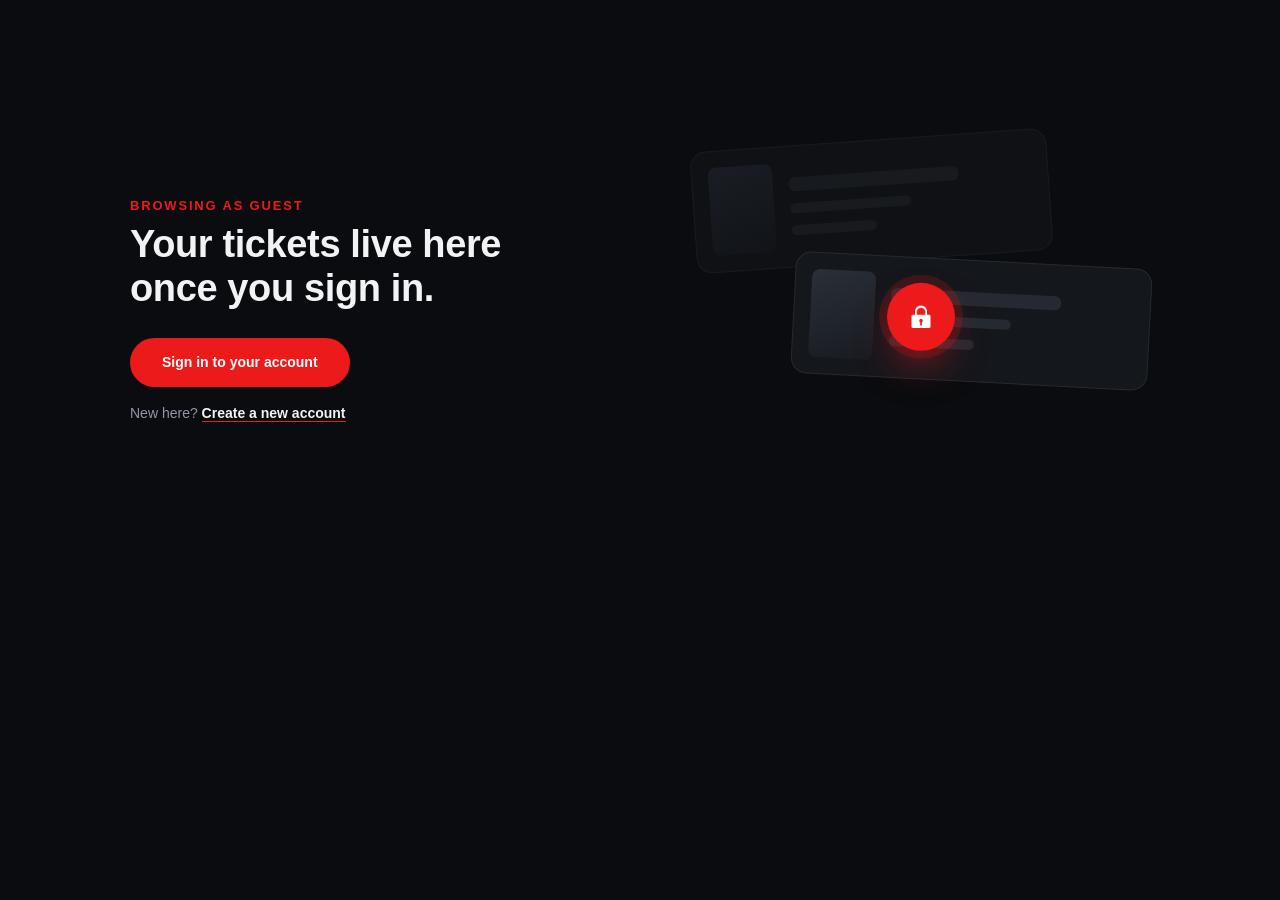
==== html/account.html @ 15d6a60b "add account ui" ====
<!DOCTYPE html>
<html lang="en">
<head>
    <meta charset="UTF-8">
    <meta name="viewport" content="width=device-width, initial-scale=1.0">
    <title>My Account</title>
    <link rel="stylesheet" href = "../css/account.css">
</head>
<body data-state="user`">
    <main class="account">
        <section class="user-side">
            <div class="page-head">
                <p class="title">Your Account</p>
            </div>
            <div class="layout">
                <aside class="profile-card">
                    <img src="../img/anonyuser.png" class="avatar" alt="Profile avatar">
                    <div class="details">
                        <div class="detail">
                            <span class="label">Username</span>
                            <p class="value" data-field="username">faker</p>
                        </div>
                        <div class="detail">
                            <span class="label">Email</span>
                            <p class="value" data-field="email">faker@example.com</p>
                        </div>
                        <div class="detail">
                            <span class="label">Tickets booked</span>
                            <p class="value" data-field="ticket-count">XX</p>
                        </div>
                    </div>
                    <div class="profile-actions">
                        <button type="button" class="btn btn-ghost" id="edit-profile">Edit profile</button>
                        <button type="button" class="btn btn-text" id="signout">Sign out</button>
                    </div>
                </aside>
                <div class="tickets">
                    <h2 class="section-title">Upcoming</h2>
                    <ul class="ticket-list">
                        <li>
                            <div class="empty">
                                <p>No tickets yet.</p>
                                <button type="button" class="btn btn-primary">Find something to watch</button>
                            </div>
                        </li>
                    </ul>
                    <h2 class="section-title section-title-pre">Watched</h2>
                    <ul class="ticket-list">
                        <li>
                            <div class="empty">
                                <p>No tickets yet.</p>
                                <button type="button" class="btn btn-primary">Find something to watch</button>
                            </div>
                        </li>
                    </ul>
                </div>
            </div>
        </section>
        <section class="guest-side">
            <div class="guest-layout">
                <div class="guest-info">
                    <p class="title">Browsing as guest</p>
                    <h1>Your tickets live here <br> once you sign in.</h1>
                    <div class="guest-actions">
                        <button type="button" class="btn btn-primary">Sign in to your account</button>
                        <p class="signup-line">
                            New here? <a href="#register.html" class="link">Create a new account</a>
                        </p>
                    </div>
                </div>
                <div class="guest-masterpiece">
                    <div class="ghost-ticket ghost-ticket--1">
                        <div class="ghost-poster"></div>
                        <div class="ghost-lines"><i></i><i></i><i></i></div>
                    </div>
                    <div class="ghost-ticket ghost-ticket--2">
                        <div class="ghost-poster"></div>
                        <div class="ghost-lines"><i></i><i></i><i></i></div>
                    </div>
                    <div class="lock"><img src="../img/locked.png" alt=""></div>
                </div>
            </div>
        </section>
    </main>
</body>
</html>
---- css/account.css ----
:root {
    --bg: #0a0c0f;
    --bg-soft: #101317;
    --card: #14171c;
    --line: #262a31;
    --text: #f2f3f5;
    --muted: #9097a3;
    --red: #ec1a1a;
    --red-dark: #c41212;
}
* { box-sizing: border-box; margin: 0; padding: 0; }
body {
    background: var(--bg);
    color: var(--text);
    font-family: "Segoe UI", sans-serif;
    line-height: 1.5;
}
a { color: inherit; text-decoration: none; }
ul { list-style: none; }
h1 { 
    font-size: 38px;
    line-height: 1.15; 
    letter-spacing: -0.01em; 
}
.account { max-width: 1100px; 
    margin: 0 auto;    
    padding: 40px; 
}
.title {
    color: var(--red);
    font-size: 13px;
    font-weight: 600;
    letter-spacing: .14em;
    text-transform: uppercase;
    margin-bottom: 8px;
}
.page-head { margin-bottom: 36px; }
.user-side { display: none; }
body[data-state="user"] .user-side { display: block; }
body[data-state="user"] .guest-side { display: none; }
.btn {
    display: inline-block;
    padding: 12px 24px;
    border: 0;
    border-radius: 999px;
    font: inherit;
    font-size: 14px;
    font-weight: 600;
    text-align: center;
    cursor: pointer;
    transition: background .2s, transform .15s;
}
.btn:active { transform: scale(.97); }
.btn-primary { background: var(--red); color: #fff; }
.btn-primary:hover { background: var(--red-dark); }
.btn-ghost { background: #23272e; color: var(--text); }
.btn-ghost:hover { background: #2d323a; }
.btn-text { background: none; 
    color: var(--muted); 
    padding: 10px; 
}
.btn-text:hover { color: var(--red); }
.layout {
    display: grid;
    grid-template-columns: 300px 1fr;
    gap: 32px;
    align-items: start;
}
.profile-card {
    padding: 32px 26px 24px;
    background: var(--card);
    border: 1px solid var(--line);
    border-radius: 18px;
    box-shadow: 0 20px 50px -30px rgba(236, 26, 26, .35);
}
.avatar {
    width: 84px;
    height: 84px;
    margin-bottom: 26px;
    clip-path: circle(45%);
}
.detail { padding: 14px 0; border-top: 1px solid var(--line); }
.label {
    display: block;
    color: var(--muted);
    font-size: 12px;
    letter-spacing: .08em;
    text-transform: uppercase;
    margin-bottom: 3px;
}
.value { font-size: 16px; font-weight: 500; word-break: break-all; }
.profile-actions {
    display: flex;
    flex-direction: column;
    gap: 6px;
    margin-top: 18px;
}
.section-title { font-size: 20px; margin-bottom: 16px; }
.section-title-pre { margin-top: 40px; color: var(--muted); }
.ticket-list { display: flex; flex-direction: column; gap: 16px; }
.empty {
    text-align: center;
    padding: 56px 20px;
    border: 1px dashed var(--line);
    border-radius: 18px;
    color: var(--muted);
}
.empty p { margin-bottom: 18px; }
.ticket {
    display: grid;
    grid-template-columns: 92px 1fr auto;
    background: var(--card);
    border: 1px solid var(--line);
    border-radius: 16px;
    overflow: hidden;
}
.ticket--past { opacity: .55; }
.ticket--past .poster { filter: grayscale(1); }
.poster { min-height: 130px; 
    background-size: cover; 
    background-position: center; }
.ticket-main { padding: 18px 22px; }
.ticket-main h3 { font-size: 19px; margin-bottom: 6px; }
.ticket-main p { font-size: 14px; color: var(--muted); }
.ticket-main .when { color: var(--text); font-weight: 500; }
.ticket-main .seats { margin-top: 6px; }
.ticket-main strong { color: var(--text); }
.ticket-stub {
    display: flex;
    flex-direction: column;
    align-items: center;
    justify-content: center;
    gap: 6px;
    min-width: 130px;
    padding: 16px 22px;
    border-left: 2px dashed var(--line);
    background: var(--bg-soft);
}
.stub-label {
    font-size: 11px;
    letter-spacing: .14em;
    text-transform: uppercase;
    color: var(--muted);
}
.code {
    font-family: "Courier New", monospace;
    font-size: 15px;
    font-weight: 700;
    letter-spacing: .06em;
}
.guest-layout {
    display: grid;
    grid-template-columns: 1.1fr 1fr;
    gap: 60px;
    align-items: center;
    min-height: 60vh;
}
.guest-info h1 { margin-bottom: 28px; }
.guest-actions {
    display: flex;
    flex-direction: column;
    align-items: flex-start;
    gap: 16px;
}
.guest-actions .btn { padding: 14px 32px; }
.signup-line { font-size: 14px; color: var(--muted); }
.link {
    color: var(--text);
    font-weight: 600;
    border-bottom: 1px solid var(--red);
    transition: color .2s;
}
.link:hover { color: var(--red); }
.guest-masterpiece { position: relative; height: 340px; }
.ghost-ticket {
    position: absolute;
    width: 78%;
    display: flex;
    gap: 16px;
    padding: 16px;
    background: var(--card);
    border: 1px solid var(--line);
    border-radius: 16px;
}
.ghost-ticket--1 { top: 0; left: 0; transform: rotate(-4deg); opacity: .5; }
.ghost-ticket--2 { top: 120px; right: 0; transform: rotate(3deg); }
.ghost-poster {
    width: 64px;
    height: 88px;
    border-radius: 8px;
    background: linear-gradient(160deg, #2a2f38, #181b21);
    flex-shrink: 0;
}
.ghost-lines {
    flex: 1;
    display: flex;
    flex-direction: column;
    justify-content: center;
    gap: 12px;
}
.ghost-lines i { 
    display: block; 
    height: 10px; 
    border-radius: 6px; 
    background: #252a32; 
}
.ghost-lines i:nth-child(1) { width: 70%; height: 14px; }
.ghost-lines i:nth-child(2) { width: 50%; }
.ghost-lines i:nth-child(3) { width: 35%; }
.lock {
    position: absolute;
    left: 50%;
    top: 50%;
    transform: translate(-50%, -40%);
    display: grid;
    place-items: center;
    width: 68px;
    height: 68px;
    border-radius: 50%;
    background: var(--red);
    box-shadow: 0 0 0 8px rgba(236, 26, 26, .18), 0 20px 40px -10px rgba(236, 26, 26, .6);
}
.lock img { width: 30px; 
    height: 30px; 
    object-fit: contain; 
}
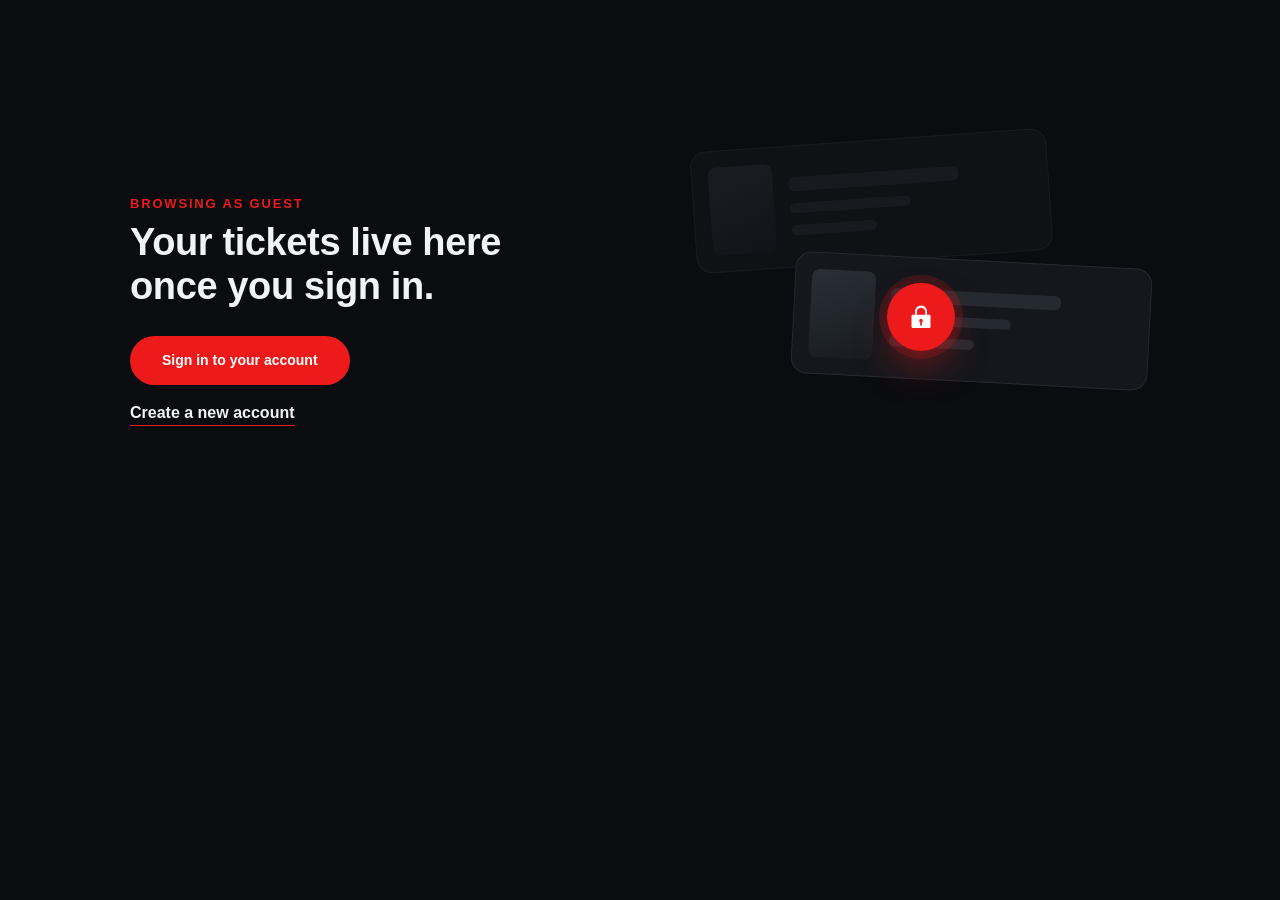
==== commit ac940436: "add redirect between html" ====
--- a/html/account.html
+++ b/html/account.html
@@ -62,10 +62,8 @@
                     <p class="title">Browsing as guest</p>
                     <h1>Your tickets live here <br> once you sign in.</h1>
                     <div class="guest-actions">
-                        <button type="button" class="btn btn-primary">Sign in to your account</button>
-                        <p class="signup-line">
-                            New here? <a href="#register.html" class="link">Create a new account</a>
-                        </p>
+                        <a href="loginForm.html" class=" btn   btn-primary">Sign in to your account</button>
+                        <a href="registerForm.html" class="link">Create a new account</a>
                     </div>
                 </div>
                 <div class="guest-masterpiece">
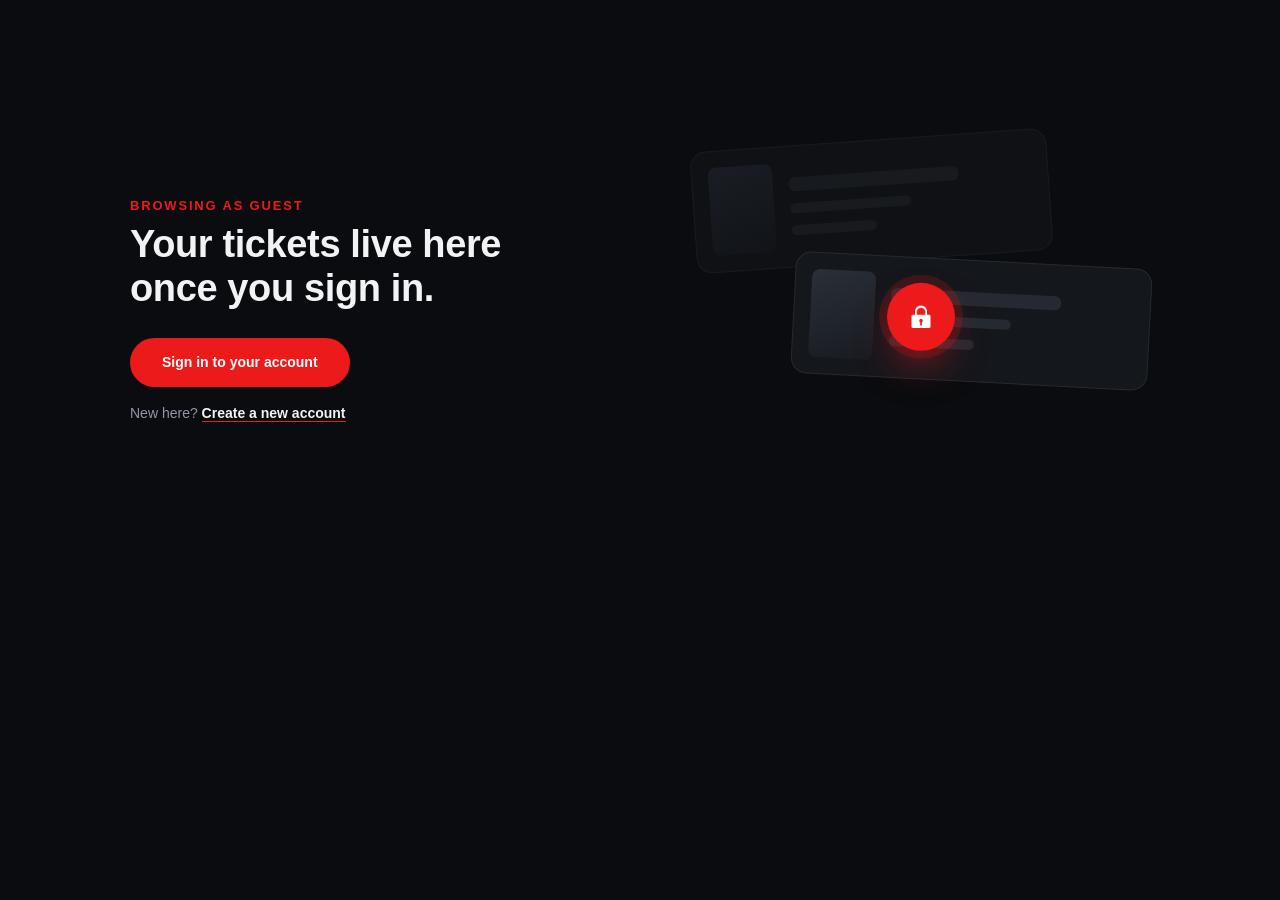
==== commit e2198705: "remodify, to use local storage" ====
--- a/html/account.html
+++ b/html/account.html
@@ -6,7 +6,7 @@
     <title>My Account</title>
     <link rel="stylesheet" href = "../css/account.css">
 </head>
-<body data-state="user`">
+<body>
     <main class="account">
         <section class="user-side">
             <div class="page-head">
@@ -18,15 +18,15 @@
                     <div class="details">
                         <div class="detail">
                             <span class="label">Username</span>
-                            <p class="value" data-field="username">faker</p>
+                            <p class="value" id="username">faker</p>
                         </div>
                         <div class="detail">
                             <span class="label">Email</span>
-                            <p class="value" data-field="email">faker@example.com</p>
+                            <p class="value" id="email">faker@example.com</p>
                         </div>
                         <div class="detail">
                             <span class="label">Tickets booked</span>
-                            <p class="value" data-field="ticket-count">XX</p>
+                            <p class="value" id="ticket-count">XX</p>
                         </div>
                     </div>
                     <div class="profile-actions">
@@ -62,8 +62,10 @@
                     <p class="title">Browsing as guest</p>
                     <h1>Your tickets live here <br> once you sign in.</h1>
                     <div class="guest-actions">
-                        <a href="loginForm.html" class=" btn   btn-primary">Sign in to your account</button>
-                        <a href="registerForm.html" class="link">Create a new account</a>
+                        <button type="button" class="btn btn-primary">Sign in to your account</button>
+                        <p class="signup-line">
+                            New here? <a href="#register.html" class="link">Create a new account</a>
+                        </p>
                     </div>
                 </div>
                 <div class="guest-masterpiece">
@@ -80,5 +82,6 @@
             </div>
         </section>
     </main>
+    <script src="../js/account.js"></script>
 </body>
 </html>
--- a/css/account.css
+++ b/css/account.css
@@ -17,14 +17,14 @@
 }
 a { color: inherit; text-decoration: none; }
 ul { list-style: none; }
-h1 { 
+h1 {
     font-size: 38px;
-    line-height: 1.15; 
-    letter-spacing: -0.01em; 
-}
-.account { max-width: 1100px; 
+    line-height: 1.15;
+    letter-spacing: -0.01em;
+}
+.account { max-width: 1100px;
     margin: 0 auto;    
-    padding: 40px; 
+    padding: 40px;
 }
 .title {
     color: var(--red);
@@ -35,9 +35,6 @@
     margin-bottom: 8px;
 }
 .page-head { margin-bottom: 36px; }
-.user-side { display: none; }
-body[data-state="user"] .user-side { display: block; }
-body[data-state="user"] .guest-side { display: none; }
 .btn {
     display: inline-block;
     padding: 12px 24px;
@@ -55,9 +52,9 @@
 .btn-primary:hover { background: var(--red-dark); }
 .btn-ghost { background: #23272e; color: var(--text); }
 .btn-ghost:hover { background: #2d323a; }
-.btn-text { background: none; 
-    color: var(--muted); 
-    padding: 10px; 
+.btn-text { background: none;
+    color: var(--muted);
+    padding: 10px;
 }
 .btn-text:hover { color: var(--red); }
 .layout {
@@ -116,8 +113,8 @@
 }
 .ticket--past { opacity: .55; }
 .ticket--past .poster { filter: grayscale(1); }
-.poster { min-height: 130px; 
-    background-size: cover; 
+.poster { min-height: 130px;
+    background-size: cover;
     background-position: center; }
 .ticket-main { padding: 18px 22px; }
 .ticket-main h3 { font-size: 19px; margin-bottom: 6px; }
@@ -198,11 +195,11 @@
     justify-content: center;
     gap: 12px;
 }
-.ghost-lines i { 
-    display: block; 
-    height: 10px; 
-    border-radius: 6px; 
-    background: #252a32; 
+.ghost-lines i {
+    display: block;
+    height: 10px;
+    border-radius: 6px;
+    background: #252a32;
 }
 .ghost-lines i:nth-child(1) { width: 70%; height: 14px; }
 .ghost-lines i:nth-child(2) { width: 50%; }
@@ -220,7 +217,7 @@
     background: var(--red);
     box-shadow: 0 0 0 8px rgba(236, 26, 26, .18), 0 20px 40px -10px rgba(236, 26, 26, .6);
 }
-.lock img { width: 30px; 
-    height: 30px; 
-    object-fit: contain; 
+.lock img { width: 30px;
+    height: 30px;
+    object-fit: contain;
 }
